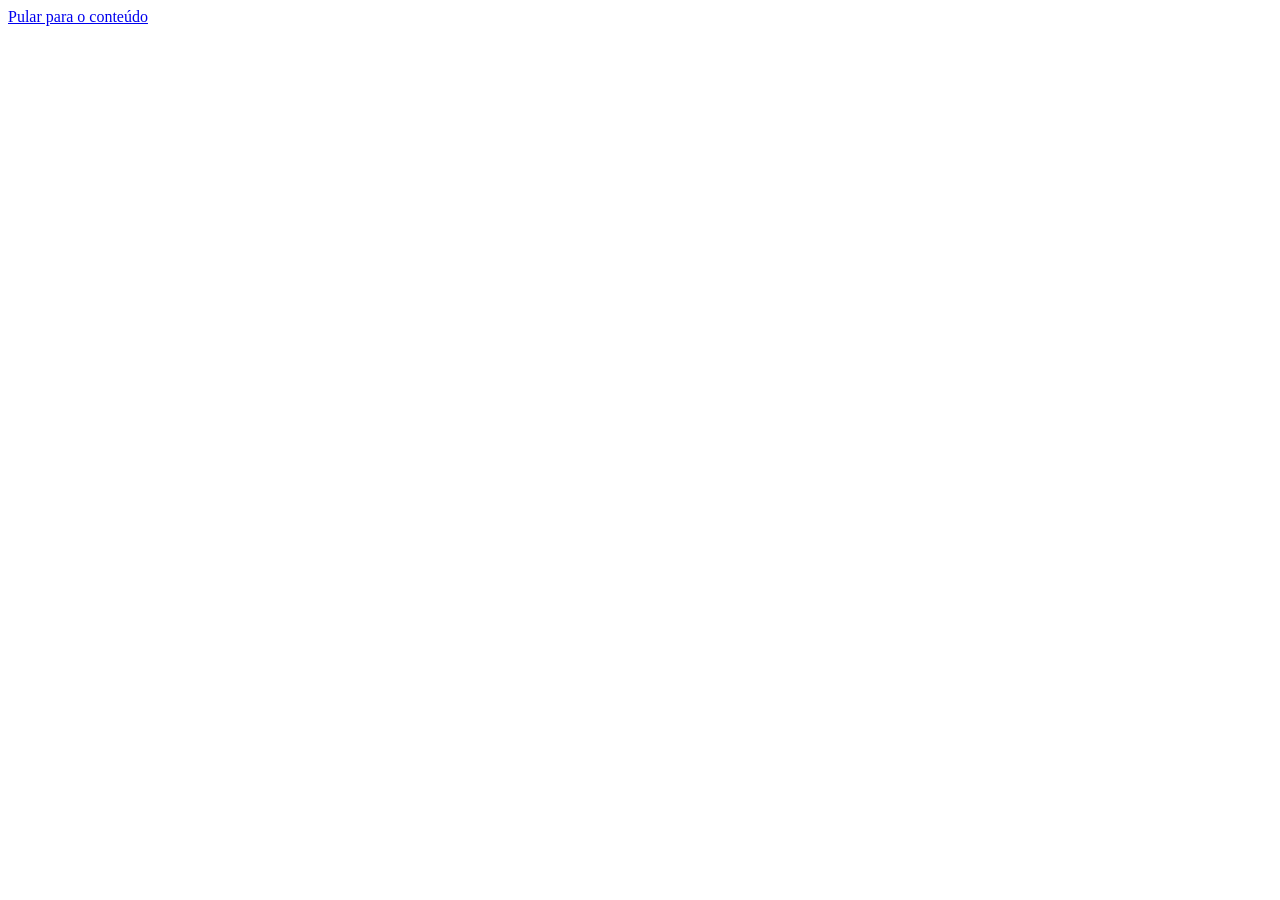
==== Index.HTML @ 15030486 "feat: estrutura cabeçalho HTML e metadados iniciais" ====
<!DOCTYPE html>
<html lang="pt-BR">
  <head>
    <meta charset="UTF-8" />
    <meta name="viewport" content="width=device-width, initial-scale=1" />
    <title>Catálogo completo — Pixelteca</title>
    <meta
      name="description"
      content="Os 36 jogos do acervo da Pixelteca com filtros por gênero e plataforma, ficha técnica, duração média e nota."
    />
    <link rel="icon" href="img/logo.svg" type="image/svg+xml" />
    <link rel="stylesheet" href="css/estilo.css" />
  </head>
  <body>
    <a class="pular-link" href="#conteudo">Pular para o conteúdo</a>
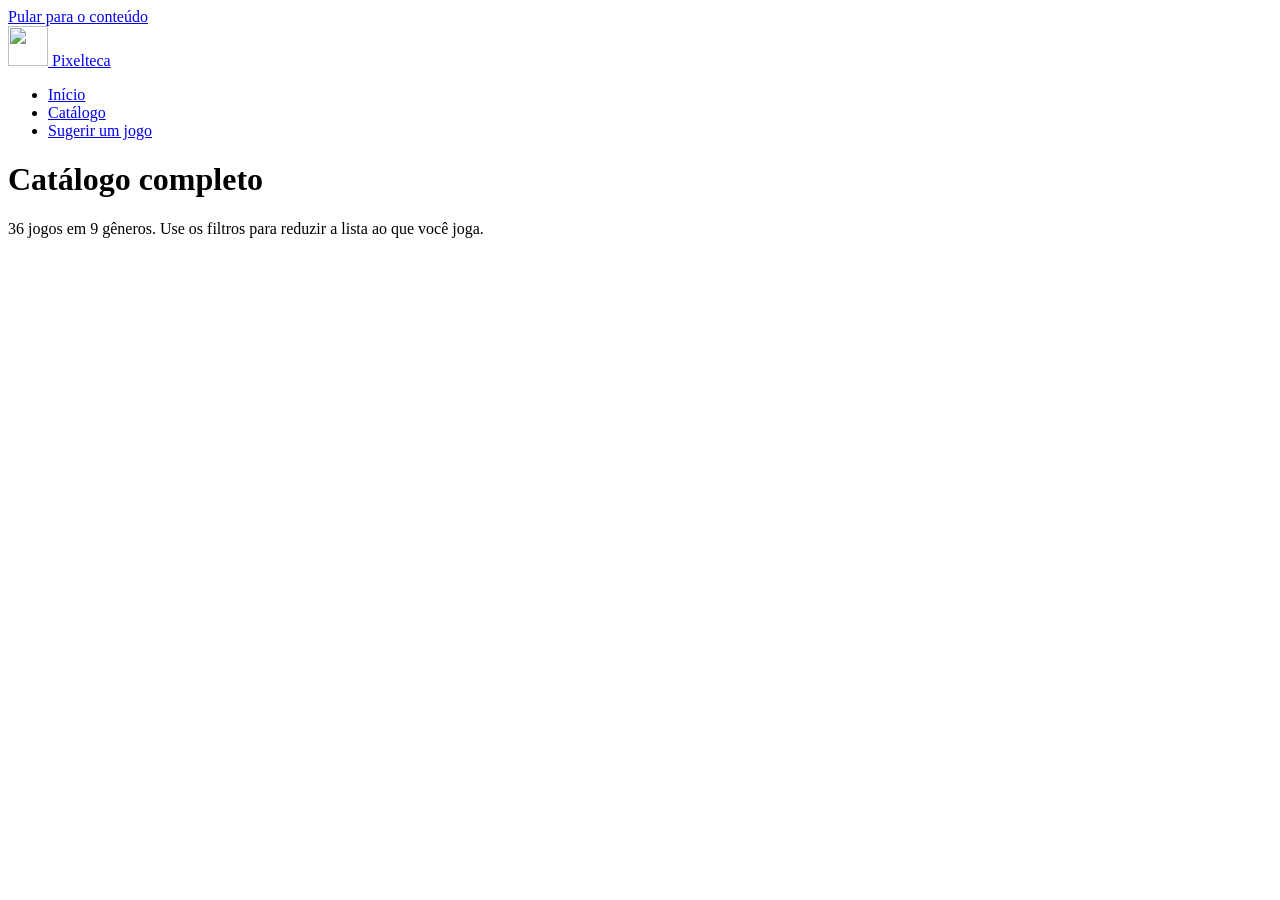
==== commit 22c2e743: "feat: adiciona cabeçalho de navegação e topo do catálogo - Inclui o cabeçalho global (<header>) com " ====
--- a/Index.HTML
+++ b/Index.HTML
@@ -13,3 +13,30 @@
   </head>
   <body>
     <a class="pular-link" href="#conteudo">Pular para o conteúdo</a>
+
+    <header class="cabecalho">
+      <div class="envolucro cabecalho__interno">
+        <a class="marca" href="index.html">
+          <img src="img/logo.svg" alt="" width="40" height="40" />
+          <span class="marca__nome">Pixelteca</span>
+        </a>
+        <nav aria-label="Navegação principal">
+          <ul class="menu">
+            <li><a class="menu__link" href="index.html">Início</a></li>
+            <li>
+              <a class="menu__link" href="catalogo.html" aria-current="page">Catálogo</a>
+            </li>
+            <li><a class="menu__link" href="sugestoes.html">Sugerir um jogo</a></li>
+          </ul>
+        </nav>
+      </div>
+    </header>
+
+    <main id="conteudo" class="envolucro">
+      <div class="secao__cabecalho pagina__topo">
+        <h1>Catálogo completo</h1>
+        <p>
+          36 jogos em 9 gêneros. Use os filtros para reduzir a lista ao
+          que você joga.
+        </p>
+      </div>
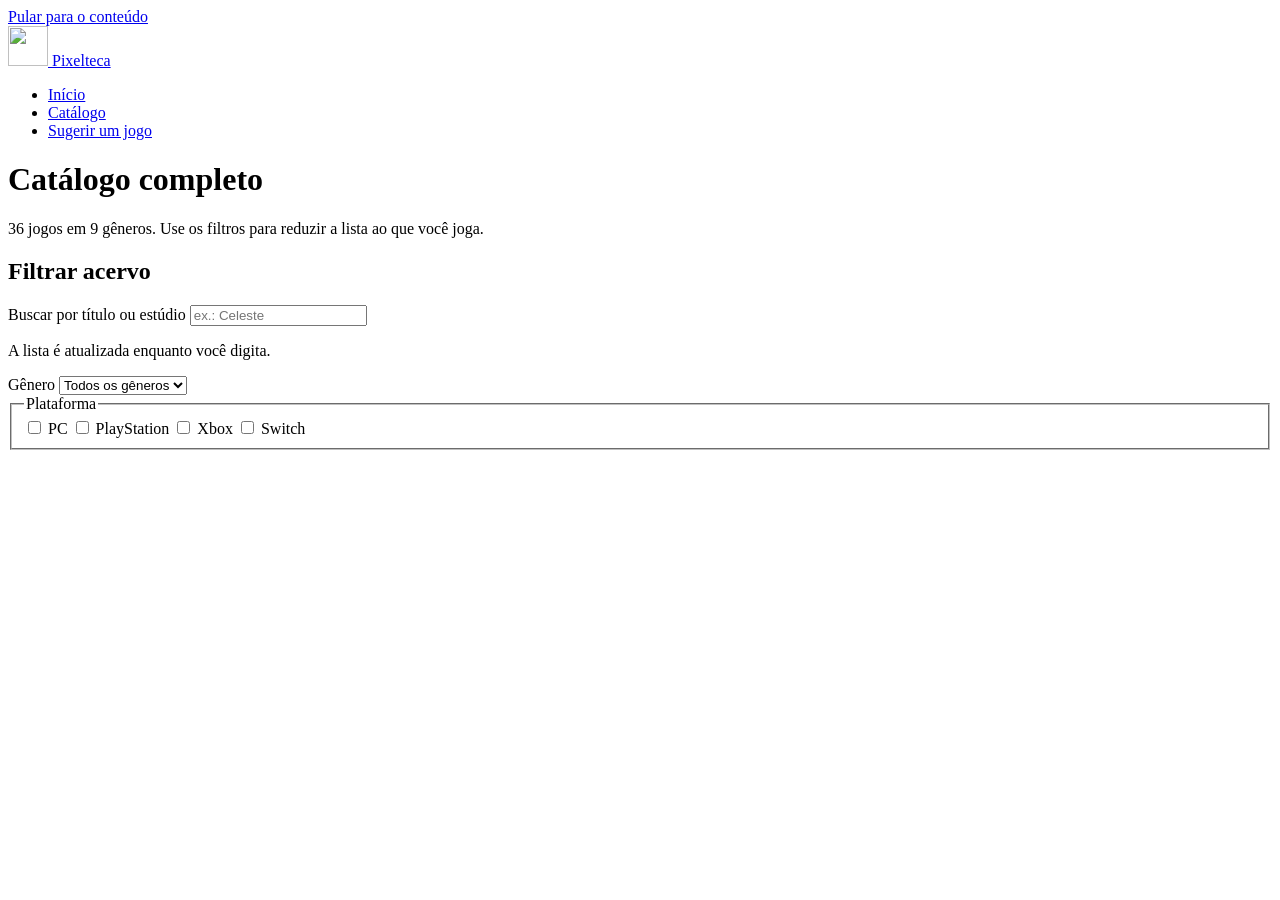
==== commit bd753760: "feat: cria painel de filtros por busca, gênero e plataforma feat: adiciona campo de busca por título" ====
--- a/Index.HTML
+++ b/Index.HTML
@@ -40,3 +40,67 @@
           que você joga.
         </p>
       </div>
+
+      <div class="catalogo">
+        <!-- Painel de filtros: conteúdo complementar ao catálogo -->
+        <aside class="filtros" aria-labelledby="titulo-filtros">
+          <h2 id="titulo-filtros">Filtrar acervo</h2>
+
+          <form id="form-filtros">
+            <div class="campo">
+              <label class="campo__rotulo" for="busca">Buscar por título ou estúdio</label>
+              <input
+                type="search"
+                id="busca"
+                name="busca"
+                placeholder="ex.: Celeste"
+                aria-describedby="ajuda-busca"
+              />
+              <p class="campo__ajuda" id="ajuda-busca">
+                A lista é atualizada enquanto você digita.
+              </p>
+            </div>
+
+            <div class="campo">
+              <label class="campo__rotulo" for="genero">Gênero</label>
+              <select id="genero" name="genero">
+                <option value="todos">Todos os gêneros</option>
+                <option value="Aventura">Aventura</option>
+                <option value="Ação">Ação</option>
+                <option value="Estratégia">Estratégia</option>
+                <option value="Plataforma">Plataforma</option>
+                <option value="Puzzle">Puzzle</option>
+                <option value="RPG">RPG</option>
+                <option value="Roguelike">Roguelike</option>
+                <option value="Simulação">Simulação</option>
+                <option value="Sobrevivência">Sobrevivência</option>
+                <option value="Outro">Outro</option>
+              </select>
+            </div>
+
+            <fieldset>
+              <legend>Plataforma</legend>
+              <div class="opcoes">
+                <span class="opcao">
+                  <input type="checkbox" id="plat-pc" name="plataforma" value="pc" />
+                  <label for="plat-pc">PC</label>
+                </span>
+                <span class="opcao">
+                  <input
+                    type="checkbox"
+                    id="plat-playstation"
+                    name="plataforma"
+                    value="playstation"
+                  />
+                  <label for="plat-playstation">PlayStation</label>
+                </span>
+                <span class="opcao">
+                  <input type="checkbox" id="plat-xbox" name="plataforma" value="xbox" />
+                  <label for="plat-xbox">Xbox</label>
+                </span>
+                <span class="opcao">
+                  <input type="checkbox" id="plat-switch" name="plataforma" value="switch" />
+                  <label for="plat-switch">Switch</label>
+                </span>
+              </div>
+            </fieldset>
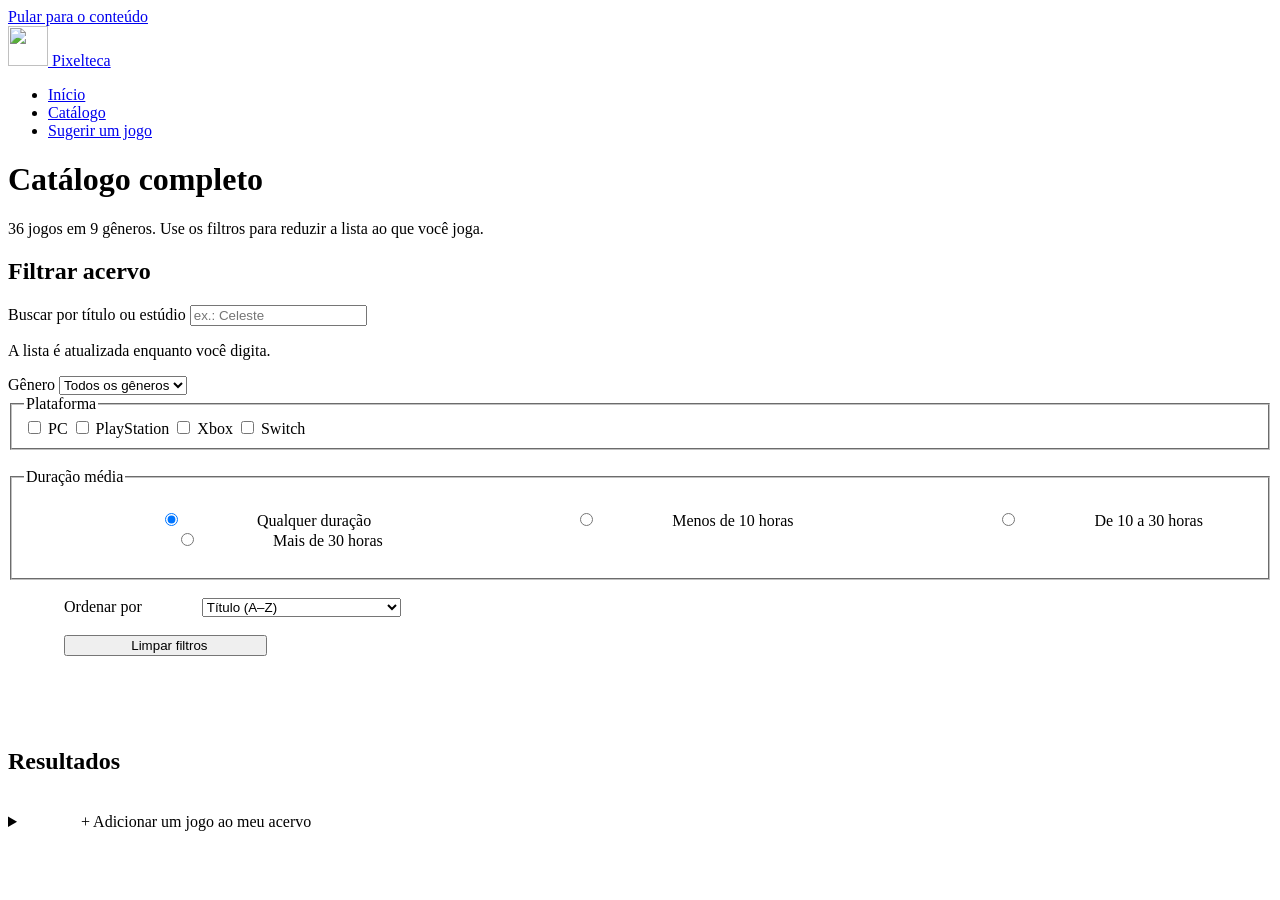
==== commit 49eb7081: "feat: completa filtros do acervo e adiciona formulário de inclusão de jogos feat: adiciona seleção p" ====
--- a/Index.HTML
+++ b/Index.HTML
@@ -104,3 +104,176 @@
                 </span>
               </div>
             </fieldset>
+            <fieldset>
+              <legend>Duração média</legend>
+              <div class="opcoes opcoes--coluna">
+                <span class="opcao">
+                  <input type="radio" id="dur-todas" name="duracao" value="todas" checked />
+                  <label for="dur-todas">Qualquer duração</label>
+                </span>
+                <span class="opcao">
+                  <input type="radio" id="dur-curta" name="duracao" value="curta" />
+                  <label for="dur-curta">Menos de 10 horas</label>
+                </span>
+                <span class="opcao">
+                  <input type="radio" id="dur-media" name="duracao" value="media" />
+                  <label for="dur-media">De 10 a 30 horas</label>
+                </span>
+                <span class="opcao">
+                  <input type="radio" id="dur-longa" name="duracao" value="longa" />
+                  <label for="dur-longa">Mais de 30 horas</label>
+                </span>
+              </div>
+            </fieldset>
+
+            <div class="campo">
+              <label class="campo__rotulo" for="ordem">Ordenar por</label>
+              <select id="ordem" name="ordem">
+                <option value="titulo">Título (A–Z)</option>
+                <option value="ano">Lançamento (mais recente)</option>
+                <option value="nota">Nota (maior primeiro)</option>
+                <option value="duracao">Duração (mais curto primeiro)</option>
+              </select>
+            </div>
+
+            <div class="filtros__acoes">
+              <button class="botao botao--secundario" type="reset" id="limpar">
+                Limpar filtros
+              </button>
+            </div>
+          </form>
+        </aside>
+
+        <section aria-labelledby="titulo-resultados">
+          <h2 id="titulo-resultados" class="apenas-leitor">Resultados</h2>
+
+          <details class="adicionar-jogo" id="bloco-adicionar">
+            <summary class="adicionar-jogo__abrir">
+              + Adicionar um jogo ao meu acervo
+            </summary>
+            <div class="adicionar-jogo__corpo">
+              <p class="campo__ajuda">
+                Fica salvo só neste navegador — o formulário não envia nada
+                para nenhum servidor. Se você limpar os dados do site ou
+                trocar de navegador, a lista some.
+              </p>
+
+              <div class="aviso" id="retorno-meu-jogo" role="status" hidden>
+                <p id="retorno-meu-jogo-texto"></p>
+              </div>
+
+              <form id="form-meu-jogo" novalidate>
+                <div class="campo">
+                  <label class="campo__rotulo" for="mj-titulo">Título do jogo</label>
+                  <input type="text" id="mj-titulo" name="titulo" required />
+                </div>
+
+                <div class="campo">
+                  <label class="campo__rotulo" for="mj-genero">Gênero</label>
+                  <select id="mj-genero" name="genero">
+                <option value="Aventura">Aventura</option>
+                <option value="Ação">Ação</option>
+                <option value="Estratégia">Estratégia</option>
+                <option value="Plataforma">Plataforma</option>
+                <option value="Puzzle">Puzzle</option>
+                <option value="RPG">RPG</option>
+                <option value="Roguelike">Roguelike</option>
+                <option value="Simulação">Simulação</option>
+                <option value="Sobrevivência">Sobrevivência</option>
+                    <option value="Outro">Outro</option>
+                  </select>
+                </div>
+
+                <fieldset>
+                  <legend>Plataformas</legend>
+                  <div class="opcoes">
+                    <span class="opcao">
+                      <input type="checkbox" id="mj-plat-pc" name="mj-plataforma" value="pc" />
+                      <label for="mj-plat-pc">PC</label>
+                    </span>
+                    <span class="opcao">
+                      <input
+                        type="checkbox"
+                        id="mj-plat-playstation"
+                        name="mj-plataforma"
+                        value="playstation"
+                      />
+                      <label for="mj-plat-playstation">PlayStation</label>
+                    </span>
+                    <span class="opcao">
+                      <input type="checkbox" id="mj-plat-xbox" name="mj-plataforma" value="xbox" />
+                      <label for="mj-plat-xbox">Xbox</label>
+                    </span>
+                    <span class="opcao">
+                      <input
+                        type="checkbox"
+                        id="mj-plat-switch"
+                        name="mj-plataforma"
+                        value="switch"
+                      />
+                      <label for="mj-plat-switch">Switch</label>
+                    </span>
+                  </div>
+                </fieldset>
+
+                <div class="campo">
+                  <label class="campo__rotulo" for="mj-duracao">Duração média (horas)</label>
+                  <input
+                    type="number"
+                    id="mj-duracao"
+                    name="duracao"
+                    min="0"
+                    max="500"
+                    step="1"
+                    aria-describedby="mj-ajuda-duracao"
+                  />
+                  <p class="campo__ajuda" id="mj-ajuda-duracao">
+                    Deixe em branco se não souber; conta como 0h nos filtros.
+                  </p>
+                </div>
+
+                <div class="campo">
+                  <label class="campo__rotulo" for="mj-metacritic">Nota no Metacritic</label>
+                  <input
+                    type="number"
+                    id="mj-metacritic"
+                    name="metacritic"
+                    min="0"
+                    max="100"
+                    step="1"
+                    aria-describedby="mj-ajuda-metacritic"
+                  />
+                  <p class="campo__ajuda" id="mj-ajuda-metacritic">
+                    De 0 a 100. Deixe em branco se não souber.
+                  </p>
+                </div>
+
+                <div class="campo">
+                  <label class="campo__rotulo" for="mj-comunidade">
+                    Nota da comunidade (Steam, Reddit etc.)
+                  </label>
+                  <input
+                    type="number"
+                    id="mj-comunidade"
+                    name="comunidade"
+                    min="0"
+                    max="10"
+                    step="0.1"
+                    aria-describedby="mj-ajuda-comunidade"
+                  />
+                  <p class="campo__ajuda" id="mj-ajuda-comunidade">
+                    De 0 a 10. Use a nota de usuários da fonte que preferir.
+                  </p>
+                </div>
+
+                <div class="campo">
+                  <label class="campo__rotulo" for="mj-resenha">Sua resenha (opcional)</label>
+                  <textarea
+                    id="mj-resenha"
+                    name="resenha"
+                    aria-describedby="mj-ajuda-resenha"
+                  ></textarea>
+                  <p class="campo__ajuda" id="mj-ajuda-resenha">
+                    Um resumo curto do que você achou do jogo.
+                  </p>
+                </div>
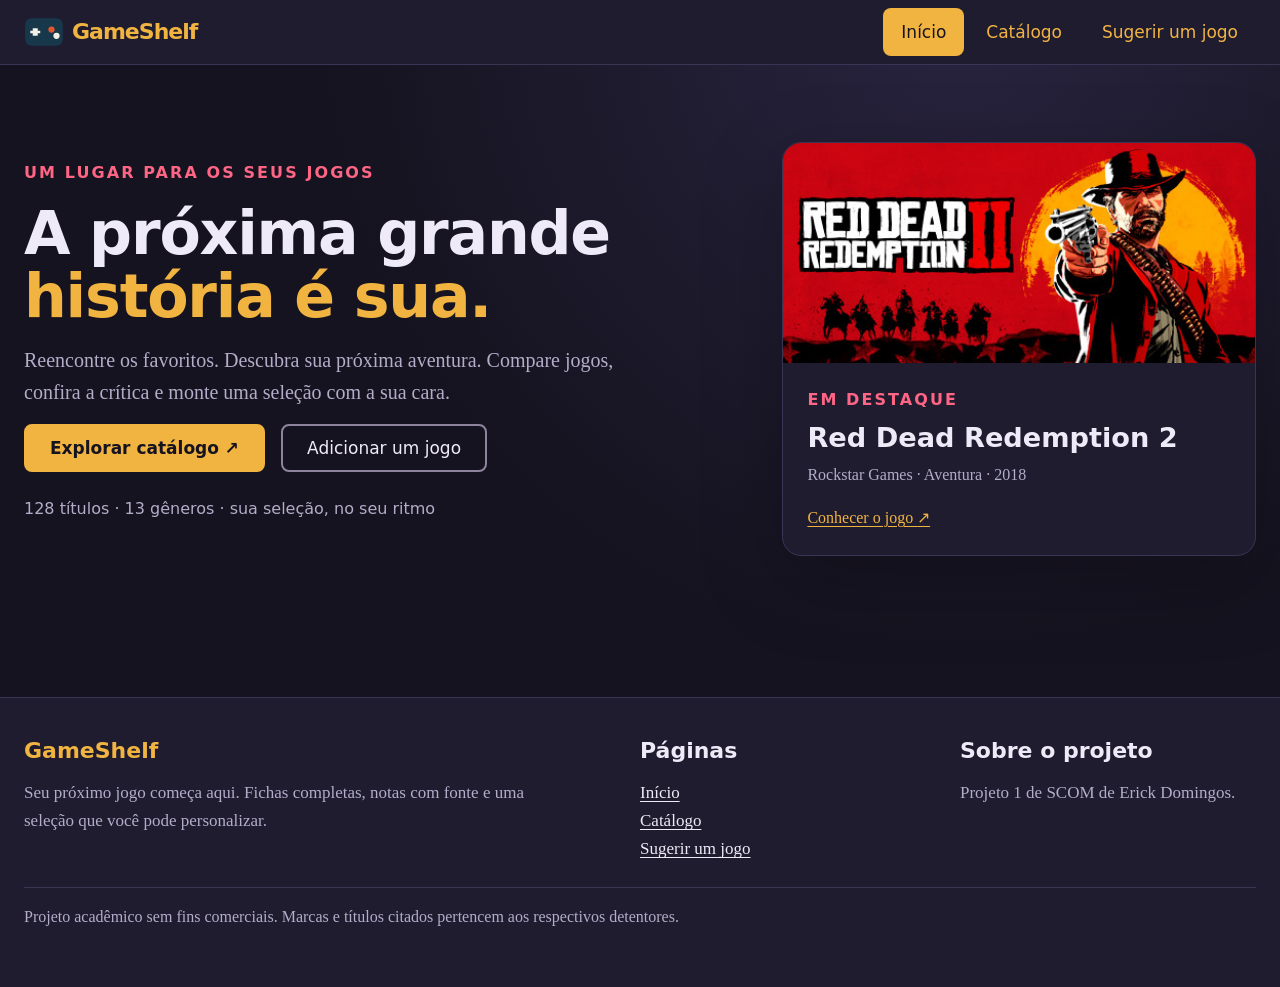
==== commit 514b709e: "feat: integra estrutura e apresentacao da pagina inicial Atualiza os metadados, o cabeçalho e a nave" ====
--- a/Index.HTML
+++ b/Index.HTML
@@ -3,14 +3,15 @@
   <head>
     <meta charset="UTF-8" />
     <meta name="viewport" content="width=device-width, initial-scale=1" />
-    <title>Catálogo completo — Pixelteca</title>
+    <title>GameShelf — catálogo de jogos</title>
     <meta
       name="description"
-      content="Os 36 jogos do acervo da Pixelteca com filtros por gênero e plataforma, ficha técnica, duração média e nota."
+      content="GameShelf é um catálogo de 128 jogos conhecidos, com ficha técnica, gênero, duração e plataformas de cada título."
     />
     <link rel="icon" href="img/logo.svg" type="image/svg+xml" />
     <link rel="stylesheet" href="css/estilo.css" />
   </head>
+
   <body>
     <a class="pular-link" href="#conteudo">Pular para o conteúdo</a>
 
@@ -18,262 +19,113 @@
       <div class="envolucro cabecalho__interno">
         <a class="marca" href="index.html">
           <img src="img/logo.svg" alt="" width="40" height="40" />
-          <span class="marca__nome">Pixelteca</span>
+          <span class="marca__nome">GameShelf</span>
         </a>
+
         <nav aria-label="Navegação principal">
           <ul class="menu">
-            <li><a class="menu__link" href="index.html">Início</a></li>
             <li>
-              <a class="menu__link" href="catalogo.html" aria-current="page">Catálogo</a>
+              <a class="menu__link" href="index.html" aria-current="page">
+                Início
+              </a>
             </li>
-            <li><a class="menu__link" href="sugestoes.html">Sugerir um jogo</a></li>
+            <li>
+              <a class="menu__link" href="catalogo.html">Catálogo</a>
+            </li>
+            <li>
+              <a class="menu__link" href="sugestoes.html">Sugerir um jogo</a>
+            </li>
           </ul>
         </nav>
       </div>
     </header>
 
-    <main id="conteudo" class="envolucro">
-      <div class="secao__cabecalho pagina__topo">
-        <h1>Catálogo completo</h1>
-        <p>
-          36 jogos em 9 gêneros. Use os filtros para reduzir a lista ao
-          que você joga.
+    <main tabindex="-1" id="conteudo">
+      <section class="envolucro destaque" aria-labelledby="titulo-principal">
+        <div class="destaque__texto">
+          <p class="sobretitulo">UM LUGAR PARA OS SEUS JOGOS</p>
+
+          <h1 id="titulo-principal">
+            A próxima grande<br />
+            <span class="texto-destaque">história é sua.</span>
+          </h1>
+
+          <p>
+            Reencontre os favoritos. Descubra sua próxima aventura. Compare
+            jogos, confira a crítica e monte uma seleção com a sua cara.
+          </p>
+
+          <div class="destaque__acoes">
+            <a class="botao" href="catalogo.html">
+              Explorar catálogo <span aria-hidden="true">↗</span>
+            </a>
+            <a class="botao botao--secundario" href="catalogo.html#adicionar">
+              Adicionar um jogo
+            </a>
+          </div>
+
+          <p class="destaque__rodape">
+            128 títulos · 13 gêneros · sua seleção, no seu ritmo
+          </p>
+        </div>
+
+        <figure class="destaque__figura">
+          <img
+            src="img/capas/red-dead-redemption-2.jpg"
+            alt="Arte promocional de Red Dead Redemption 2, com Arthur Morgan em destaque"
+            width="460"
+            height="215"
+            fetchpriority="high"
+          />
+          <figcaption>
+            <span class="sobretitulo">EM DESTAQUE</span>
+            <strong>Red Dead Redemption 2</strong>
+            <span>Rockstar Games · Aventura · 2018</span>
+            <a href="catalogo.html#base-red-dead-redemption-2">
+              Conhecer o jogo <span aria-hidden="true">↗</span>
+            </a>
+          </figcaption>
+        </figure>
+      </section>
+
+      <!-- PRÓXIMO BLOCO: cartões de jogos em destaque -->
+
+      <!-- BLOCO FINAL: recursos do catálogo e critérios dos dados -->
+    </main>
+
+    <footer class="rodape">
+      <div class="envolucro">
+        <div class="rodape__grade">
+          <div>
+            <h2>GameShelf</h2>
+            <p>
+              Seu próximo jogo começa aqui. Fichas completas, notas com fonte
+              e uma seleção que você pode personalizar.
+            </p>
+          </div>
+
+          <nav aria-label="Navegação do rodapé">
+            <h3>Páginas</h3>
+            <ul class="rodape__lista">
+              <li><a href="index.html">Início</a></li>
+              <li><a href="catalogo.html">Catálogo</a></li>
+              <li><a href="sugestoes.html">Sugerir um jogo</a></li>
+            </ul>
+          </nav>
+
+          <div>
+            <h3>Sobre o projeto</h3>
+            <ul class="rodape__lista">
+              <li>Projeto 1 de SCOM de Erick Domingos.</li>
+            </ul>
+          </div>
+        </div>
+
+        <p class="rodape__nota">
+          Projeto acadêmico sem fins comerciais. Marcas e títulos citados
+          pertencem aos respectivos detentores.
         </p>
       </div>
-
-      <div class="catalogo">
-        <!-- Painel de filtros: conteúdo complementar ao catálogo -->
-        <aside class="filtros" aria-labelledby="titulo-filtros">
-          <h2 id="titulo-filtros">Filtrar acervo</h2>
-
-          <form id="form-filtros">
-            <div class="campo">
-              <label class="campo__rotulo" for="busca">Buscar por título ou estúdio</label>
-              <input
-                type="search"
-                id="busca"
-                name="busca"
-                placeholder="ex.: Celeste"
-                aria-describedby="ajuda-busca"
-              />
-              <p class="campo__ajuda" id="ajuda-busca">
-                A lista é atualizada enquanto você digita.
-              </p>
-            </div>
-
-            <div class="campo">
-              <label class="campo__rotulo" for="genero">Gênero</label>
-              <select id="genero" name="genero">
-                <option value="todos">Todos os gêneros</option>
-                <option value="Aventura">Aventura</option>
-                <option value="Ação">Ação</option>
-                <option value="Estratégia">Estratégia</option>
-                <option value="Plataforma">Plataforma</option>
-                <option value="Puzzle">Puzzle</option>
-                <option value="RPG">RPG</option>
-                <option value="Roguelike">Roguelike</option>
-                <option value="Simulação">Simulação</option>
-                <option value="Sobrevivência">Sobrevivência</option>
-                <option value="Outro">Outro</option>
-              </select>
-            </div>
-
-            <fieldset>
-              <legend>Plataforma</legend>
-              <div class="opcoes">
-                <span class="opcao">
-                  <input type="checkbox" id="plat-pc" name="plataforma" value="pc" />
-                  <label for="plat-pc">PC</label>
-                </span>
-                <span class="opcao">
-                  <input
-                    type="checkbox"
-                    id="plat-playstation"
-                    name="plataforma"
-                    value="playstation"
-                  />
-                  <label for="plat-playstation">PlayStation</label>
-                </span>
-                <span class="opcao">
-                  <input type="checkbox" id="plat-xbox" name="plataforma" value="xbox" />
-                  <label for="plat-xbox">Xbox</label>
-                </span>
-                <span class="opcao">
-                  <input type="checkbox" id="plat-switch" name="plataforma" value="switch" />
-                  <label for="plat-switch">Switch</label>
-                </span>
-              </div>
-            </fieldset>
-            <fieldset>
-              <legend>Duração média</legend>
-              <div class="opcoes opcoes--coluna">
-                <span class="opcao">
-                  <input type="radio" id="dur-todas" name="duracao" value="todas" checked />
-                  <label for="dur-todas">Qualquer duração</label>
-                </span>
-                <span class="opcao">
-                  <input type="radio" id="dur-curta" name="duracao" value="curta" />
-                  <label for="dur-curta">Menos de 10 horas</label>
-                </span>
-                <span class="opcao">
-                  <input type="radio" id="dur-media" name="duracao" value="media" />
-                  <label for="dur-media">De 10 a 30 horas</label>
-                </span>
-                <span class="opcao">
-                  <input type="radio" id="dur-longa" name="duracao" value="longa" />
-                  <label for="dur-longa">Mais de 30 horas</label>
-                </span>
-              </div>
-            </fieldset>
-
-            <div class="campo">
-              <label class="campo__rotulo" for="ordem">Ordenar por</label>
-              <select id="ordem" name="ordem">
-                <option value="titulo">Título (A–Z)</option>
-                <option value="ano">Lançamento (mais recente)</option>
-                <option value="nota">Nota (maior primeiro)</option>
-                <option value="duracao">Duração (mais curto primeiro)</option>
-              </select>
-            </div>
-
-            <div class="filtros__acoes">
-              <button class="botao botao--secundario" type="reset" id="limpar">
-                Limpar filtros
-              </button>
-            </div>
-          </form>
-        </aside>
-
-        <section aria-labelledby="titulo-resultados">
-          <h2 id="titulo-resultados" class="apenas-leitor">Resultados</h2>
-
-          <details class="adicionar-jogo" id="bloco-adicionar">
-            <summary class="adicionar-jogo__abrir">
-              + Adicionar um jogo ao meu acervo
-            </summary>
-            <div class="adicionar-jogo__corpo">
-              <p class="campo__ajuda">
-                Fica salvo só neste navegador — o formulário não envia nada
-                para nenhum servidor. Se você limpar os dados do site ou
-                trocar de navegador, a lista some.
-              </p>
-
-              <div class="aviso" id="retorno-meu-jogo" role="status" hidden>
-                <p id="retorno-meu-jogo-texto"></p>
-              </div>
-
-              <form id="form-meu-jogo" novalidate>
-                <div class="campo">
-                  <label class="campo__rotulo" for="mj-titulo">Título do jogo</label>
-                  <input type="text" id="mj-titulo" name="titulo" required />
-                </div>
-
-                <div class="campo">
-                  <label class="campo__rotulo" for="mj-genero">Gênero</label>
-                  <select id="mj-genero" name="genero">
-                <option value="Aventura">Aventura</option>
-                <option value="Ação">Ação</option>
-                <option value="Estratégia">Estratégia</option>
-                <option value="Plataforma">Plataforma</option>
-                <option value="Puzzle">Puzzle</option>
-                <option value="RPG">RPG</option>
-                <option value="Roguelike">Roguelike</option>
-                <option value="Simulação">Simulação</option>
-                <option value="Sobrevivência">Sobrevivência</option>
-                    <option value="Outro">Outro</option>
-                  </select>
-                </div>
-
-                <fieldset>
-                  <legend>Plataformas</legend>
-                  <div class="opcoes">
-                    <span class="opcao">
-                      <input type="checkbox" id="mj-plat-pc" name="mj-plataforma" value="pc" />
-                      <label for="mj-plat-pc">PC</label>
-                    </span>
-                    <span class="opcao">
-                      <input
-                        type="checkbox"
-                        id="mj-plat-playstation"
-                        name="mj-plataforma"
-                        value="playstation"
-                      />
-                      <label for="mj-plat-playstation">PlayStation</label>
-                    </span>
-                    <span class="opcao">
-                      <input type="checkbox" id="mj-plat-xbox" name="mj-plataforma" value="xbox" />
-                      <label for="mj-plat-xbox">Xbox</label>
-                    </span>
-                    <span class="opcao">
-                      <input
-                        type="checkbox"
-                        id="mj-plat-switch"
-                        name="mj-plataforma"
-                        value="switch"
-                      />
-                      <label for="mj-plat-switch">Switch</label>
-                    </span>
-                  </div>
-                </fieldset>
-
-                <div class="campo">
-                  <label class="campo__rotulo" for="mj-duracao">Duração média (horas)</label>
-                  <input
-                    type="number"
-                    id="mj-duracao"
-                    name="duracao"
-                    min="0"
-                    max="500"
-                    step="1"
-                    aria-describedby="mj-ajuda-duracao"
-                  />
-                  <p class="campo__ajuda" id="mj-ajuda-duracao">
-                    Deixe em branco se não souber; conta como 0h nos filtros.
-                  </p>
-                </div>
-
-                <div class="campo">
-                  <label class="campo__rotulo" for="mj-metacritic">Nota no Metacritic</label>
-                  <input
-                    type="number"
-                    id="mj-metacritic"
-                    name="metacritic"
-                    min="0"
-                    max="100"
-                    step="1"
-                    aria-describedby="mj-ajuda-metacritic"
-                  />
-                  <p class="campo__ajuda" id="mj-ajuda-metacritic">
-                    De 0 a 100. Deixe em branco se não souber.
-                  </p>
-                </div>
-
-                <div class="campo">
-                  <label class="campo__rotulo" for="mj-comunidade">
-                    Nota da comunidade (Steam, Reddit etc.)
-                  </label>
-                  <input
-                    type="number"
-                    id="mj-comunidade"
-                    name="comunidade"
-                    min="0"
-                    max="10"
-                    step="0.1"
-                    aria-describedby="mj-ajuda-comunidade"
-                  />
-                  <p class="campo__ajuda" id="mj-ajuda-comunidade">
-                    De 0 a 10. Use a nota de usuários da fonte que preferir.
-                  </p>
-                </div>
-
-                <div class="campo">
-                  <label class="campo__rotulo" for="mj-resenha">Sua resenha (opcional)</label>
-                  <textarea
-                    id="mj-resenha"
-                    name="resenha"
-                    aria-describedby="mj-ajuda-resenha"
-                  ></textarea>
-                  <p class="campo__ajuda" id="mj-ajuda-resenha">
-                    Um resumo curto do que você achou do jogo.
-                  </p>
-                </div>+    </footer>
+  </body>
+</html>
--- a/css/estilo.css
+++ b/css/estilo.css
@@ -0,0 +1,891 @@
+/* =============================================================
+   GameShelf — folha de estilo única
+   Organização: 1 tokens · 2 base · 3 layout · 4 cabeçalho ·
+   5 rodapé · 6 componentes · 7 páginas · 8 responsivo · 9 preferências
+   ============================================================= */
+
+/* ---------- 1. Tokens de projeto (variáveis CSS) ------------- */
+:root {
+  /* Paleta original: roxo profundo, ouro e magenta.
+     A borda dos campos é mais clara para destacar controles. */
+  color-scheme: dark;
+  --cor-fundo: #15131f;
+  --cor-superficie: #1f1c30;
+  --cor-superficie-alta: #292440;
+  --cor-linha: #3a3455;
+  --cor-controle: #8e849f;
+  --cor-texto: #efeaf7;
+  --cor-texto-suave: #b4acc9;
+  --cor-ouro: #f2b441;
+  --cor-magenta: #ff6584;
+  --cor-branco: var(--cor-texto);
+
+  /* Tipografia: 2 famílias */
+  --fonte-titulo: "Trebuchet MS", "Segoe UI", system-ui, sans-serif;
+  --fonte-texto: Georgia, "Times New Roman", serif;
+
+  /* Escala tipográfica (razão ~1.25) */
+  --texto-pequeno: 1rem;
+  --texto-base: 1.0625rem;
+  --texto-medio: 1.375rem;
+  --texto-grande: 1.75rem;
+  --texto-enorme: 2.5rem;
+
+  /* Espaçamento (múltiplos de 4px) */
+  --esp-1: 0.25rem;
+  --esp-2: 0.5rem;
+  --esp-3: 1rem;
+  --esp-4: 1.5rem;
+  --esp-5: 2.5rem;
+  --esp-6: 4rem;
+
+  /* Formas e sombras */
+  --raio: 0.5rem;
+  --raio-grande: 1rem;
+  --borda: 2px solid var(--cor-linha);
+  --sombra: 0 2px 0 0 var(--cor-linha);
+
+  --largura-max: 86rem;
+  --largura-leitura: 62ch; /* mantém a linha entre 45 e 90 caracteres */
+}
+
+/* ---------- 2. Base --------------------------------------- */
+*,
+*::before,
+*::after {
+  box-sizing: border-box;
+}
+
+body {
+  margin: 0;
+  background-color: var(--cor-fundo);
+  color: var(--cor-texto);
+  font-family: var(--fonte-texto);
+  font-size: var(--texto-base);
+  line-height: 1.65;
+  /* alinhamento à esquerda: evita rios de espaço sem hifenização */
+  text-align: left;
+}
+
+h1,
+h2,
+h3,
+h4 {
+  font-family: var(--fonte-titulo);
+  color: var(--cor-texto);
+  line-height: 1.15;
+  margin: 0 0 var(--esp-3);
+}
+
+h1 {
+  font-size: var(--texto-enorme);
+  letter-spacing: -0.02em;
+}
+h2 {
+  font-size: var(--texto-grande);
+}
+h3 {
+  font-size: var(--texto-medio);
+}
+h4 {
+  font-size: var(--texto-base);
+}
+
+p {
+  margin: 0 0 var(--esp-3); /* espaçamento entre parágrafos > 0.5em */
+  max-width: var(--largura-leitura);
+}
+
+a {
+  color: var(--cor-ouro);
+  text-underline-offset: 0.2em;
+}
+
+a:hover {
+  color: var(--cor-magenta);
+}
+
+img {
+  max-width: 100%;
+  height: auto;
+  display: block;
+}
+
+/* Foco visível e consistente em todos os elementos interativos */
+:focus-visible {
+  outline: 3px solid var(--cor-ouro);
+  outline-offset: 3px;
+  border-radius: var(--esp-1);
+}
+
+/* O atributo hidden precisa prevalecer sobre grid/flex dos componentes. */
+[hidden] { display: none !important; }
+button, input, select, textarea { font: inherit; }
+button, summary, .menu__link { min-height: 2.75rem; }
+input, select, textarea, fieldset { min-width: 0; }
+input::placeholder { color: var(--cor-texto-suave); opacity: 1; }
+[aria-invalid="true"] { border-style: dashed; border-color: var(--cor-ouro); }
+.erro-campo { margin: 0; color: var(--cor-ouro); font-size: 1rem; }
+.cartao__titulo, .cartao__resumo, .aviso { overflow-wrap: anywhere; }
+.opcao label { padding-block: 0.25rem; cursor: pointer; }
+.notas-externas { flex-wrap: wrap; }
+.adicionar-jogo__corpo { padding-top: var(--esp-3); }
+.botao:hover { text-decoration: underline; text-underline-offset: 0.2em; }
+
+/* ---------- 3. Layout ------------------------------------- */
+.envolucro {
+  width: 100%;
+  max-width: var(--largura-max);
+  margin-inline: auto;
+  padding-inline: var(--esp-3);
+}
+
+.secao {
+  padding-block: var(--esp-5);
+}
+
+.secao + .secao {
+  border-top: 1px solid var(--cor-linha);
+}
+
+.secao__cabecalho {
+  margin-bottom: var(--esp-4);
+}
+
+.secao__cabecalho p {
+  margin-bottom: 0;
+}
+
+/* Link de atalho para leitores de tela e teclado */
+.pular-link {
+  position: absolute;
+  left: var(--esp-3);
+  top: -4rem;
+  z-index: 10;
+  background-color: var(--cor-ouro);
+  color: var(--cor-fundo);
+  padding: var(--esp-2) var(--esp-3);
+  border-radius: 0 0 var(--raio) var(--raio);
+  transition: top 0.15s ease-out;
+}
+
+.pular-link:focus {
+  top: 0;
+  color: var(--cor-fundo);
+}
+
+/* Conteúdo visível apenas para tecnologias assistivas */
+.apenas-leitor {
+  position: absolute;
+  width: 1px;
+  height: 1px;
+  padding: 0;
+  margin: -1px;
+  overflow: hidden;
+  clip-path: inset(50%);
+  white-space: nowrap;
+}
+
+/* ---------- 4. Cabeçalho e navegação ----------------------- */
+.cabecalho {
+  background-color: var(--cor-superficie);
+  border-bottom: var(--borda);
+}
+
+.cabecalho__interno {
+  display: flex;
+  flex-wrap: wrap;
+  align-items: center;
+  justify-content: space-between;
+  gap: var(--esp-2);
+  padding-block: var(--esp-2);
+}
+
+.marca {
+  display: flex;
+  align-items: center;
+  gap: var(--esp-2);
+  font-family: var(--fonte-titulo);
+  font-size: var(--texto-medio);
+  font-weight: bold;
+  color: var(--cor-ouro);
+  text-decoration: none;
+}
+
+.marca__nome {
+  letter-spacing: -0.01em;
+}
+
+.menu {
+  display: flex;
+  flex-wrap: wrap;
+  gap: var(--esp-1);
+  list-style: none;
+  margin: 0;
+  padding: 0;
+}
+
+.menu__link {
+  display: block;
+  padding: var(--esp-2) var(--esp-3);
+  font-family: var(--fonte-titulo);
+  text-decoration: none;
+  border-radius: var(--raio);
+  border: 2px solid transparent;
+}
+
+.menu__link:hover {
+  background-color: var(--cor-superficie-alta);
+  border-color: var(--cor-ouro);
+  color: var(--cor-ouro);
+}
+
+/* Página atual: marcada visualmente e por aria-current */
+.menu__link[aria-current="page"] {
+  background-color: var(--cor-ouro);
+  color: var(--cor-fundo);
+}
+
+/* ---------- 5. Rodapé -------------------------------------- */
+.rodape {
+  background-color: var(--cor-superficie-alta);
+  color: var(--cor-texto-suave);
+  padding-block: var(--esp-5);
+  margin-top: var(--esp-6);
+  border-top: var(--borda);
+}
+
+.rodape a {
+  color: var(--cor-texto);
+}
+
+.rodape a:hover {
+  color: var(--cor-ouro);
+}
+
+.rodape h2 {
+  color: var(--cor-ouro);
+  font-size: var(--texto-medio);
+}
+
+.rodape__grade {
+  display: grid;
+  gap: var(--esp-4);
+}
+
+.rodape__lista {
+  list-style: none;
+  margin: 0;
+  padding: 0;
+}
+
+.rodape__nota {
+  margin-top: var(--esp-4);
+  padding-top: var(--esp-3);
+  border-top: 1px solid var(--cor-linha);
+  font-size: var(--texto-pequeno);
+  max-width: none;
+}
+
+/* ---------- 6. Componentes --------------------------------- */
+
+/* 6.1 Botões */
+.botao {
+  display: inline-block;
+  font-family: var(--fonte-titulo);
+  font-size: var(--texto-base);
+  padding: var(--esp-2) var(--esp-4);
+  border: var(--borda);
+  border-radius: var(--raio);
+  text-decoration: none;
+  cursor: pointer;
+  background-color: var(--cor-ouro);
+  color: var(--cor-fundo);
+  box-shadow: var(--sombra);
+}
+
+.botao:hover {
+  background-color: var(--cor-magenta);
+  border-color: var(--cor-magenta);
+  color: var(--cor-fundo);
+}
+
+.botao--secundario {
+  background-color: transparent;
+  color: var(--cor-texto);
+}
+
+.botao--secundario:hover {
+  background-color: var(--cor-superficie-alta);
+  border-color: var(--cor-ouro);
+  color: var(--cor-ouro);
+}
+
+/* 6.2 Cartão de jogo */
+.grade-jogos {
+  display: grid;
+  grid-template-columns: repeat(auto-fill, minmax(min(100%, 15rem), 1fr));
+  gap: var(--esp-4);
+  list-style: none;
+  margin: 0;
+  padding: 0;
+}
+
+.cartao {
+  display: flex;
+  flex-direction: column;
+  height: 100%;
+  background-color: var(--cor-superficie);
+  border: var(--borda);
+  border-radius: var(--raio-grande);
+  overflow: hidden;
+}
+
+.cartao:hover,
+.cartao:focus-within {
+  border-color: var(--cor-ouro);
+}
+
+.cartao__capa {
+  width: 100%;
+  height: auto;
+  border-bottom: var(--borda);
+  background-color: var(--cor-superficie-alta);
+}
+
+.cartao__corpo {
+  display: flex;
+  flex-direction: column;
+  gap: var(--esp-2);
+  padding: var(--esp-3);
+  flex-grow: 1;
+}
+
+.cartao__titulo {
+  margin: 0;
+  font-size: var(--texto-medio);
+}
+
+.cartao__meta {
+  margin: 0;
+  font-size: var(--texto-pequeno);
+  color: var(--cor-texto-suave);
+}
+
+.cartao__resumo {
+  margin: 0;
+  font-size: var(--texto-pequeno);
+  color: var(--cor-texto-suave);
+}
+
+/* 6.3 Etiquetas de gênero e plataforma */
+.etiquetas {
+  display: flex;
+  flex-wrap: wrap;
+  gap: var(--esp-1);
+  list-style: none;
+  margin: 0;
+  padding: 0;
+}
+
+.etiqueta {
+  font-family: var(--fonte-titulo);
+  font-size: var(--texto-pequeno);
+  padding: 0.125rem var(--esp-2);
+  border: 1px solid var(--cor-linha);
+  border-radius: var(--raio);
+  background-color: var(--cor-superficie-alta);
+  color: var(--cor-texto-suave);
+}
+
+.etiqueta--genero {
+  background-color: var(--cor-magenta);
+  color: var(--cor-fundo);
+  border-color: var(--cor-magenta);
+}
+
+.etiqueta--pessoal {
+  background-color: var(--cor-superficie);
+  color: var(--cor-ouro);
+  border-color: var(--cor-ouro);
+}
+
+/* 6.3.1 Notas externas (Metacritic e comunidade) */
+.notas-externas {
+  display: flex;
+  gap: var(--esp-2);
+  list-style: none;
+  margin: 0;
+  padding: 0;
+}
+
+.nota-externa {
+  display: flex;
+  flex-direction: column;
+  gap: 0.125rem;
+  padding: var(--esp-1) var(--esp-2);
+  border-radius: var(--raio);
+  background-color: var(--cor-superficie-alta);
+  border: 1px solid var(--cor-linha);
+}
+
+.nota-externa__rotulo {
+  font-size: 1rem;
+  text-transform: uppercase;
+  letter-spacing: 0.04em;
+  color: var(--cor-texto-suave);
+}
+
+.nota-externa__valor {
+  font-family: var(--fonte-titulo);
+  font-weight: bold;
+  font-size: var(--texto-base);
+}
+
+.nota-externa--critica .nota-externa__valor {
+  color: var(--cor-ouro);
+}
+
+.nota-externa--jogadores .nota-externa__valor {
+  color: var(--cor-magenta);
+}
+
+/* 6.6 Botão de remover qualquer jogo do catálogo */
+.botao--remover {
+  align-self: flex-start;
+  margin-top: var(--esp-1);
+  font-size: var(--texto-pequeno);
+  padding: var(--esp-1) var(--esp-3);
+}
+
+.botao--remover:hover {
+  background-color: var(--cor-magenta);
+  border-color: var(--cor-magenta);
+  color: var(--cor-fundo);
+}
+
+/* 6.7 Bloco expansível "Adicionar um jogo" */
+.adicionar-jogo {
+  border: var(--borda);
+  border-radius: var(--raio-grande);
+  background-color: var(--cor-superficie);
+  margin-bottom: var(--esp-4);
+}
+
+.adicionar-jogo__abrir {
+  cursor: pointer;
+  padding: var(--esp-3);
+  font-family: var(--fonte-titulo);
+  color: var(--cor-ouro);
+  list-style: none;
+}
+
+.adicionar-jogo__abrir::-webkit-details-marker {
+  display: none;
+}
+
+.adicionar-jogo[open] .adicionar-jogo__abrir {
+  border-bottom: 1px solid var(--cor-linha);
+}
+
+.adicionar-jogo__corpo {
+  padding: var(--esp-3);
+}
+
+/* 6.4 Detalhes expansíveis (ficha do jogo) */
+.ficha {
+  margin-top: auto;
+  border-top: 1px solid var(--cor-linha);
+  padding-top: var(--esp-2);
+}
+
+.ficha__resumo {
+  font-family: var(--fonte-titulo);
+  color: var(--cor-ouro);
+  cursor: pointer;
+  padding: var(--esp-1) 0;
+}
+
+.ficha__resumo:hover {
+  color: var(--cor-magenta);
+}
+
+.ficha__lista {
+  margin: var(--esp-2) 0 0;
+  font-size: var(--texto-pequeno);
+}
+
+.ficha__lista dt {
+  font-family: var(--fonte-titulo);
+  color: var(--cor-texto-suave);
+}
+
+.ficha__lista dd {
+  margin: 0 0 var(--esp-2);
+}
+
+/* 6.5 Formulários */
+.campo {
+  display: flex;
+  flex-direction: column;
+  gap: var(--esp-1);
+  margin-bottom: var(--esp-3);
+}
+
+.campo__rotulo {
+  font-family: var(--fonte-titulo);
+  color: var(--cor-texto);
+}
+
+.campo__ajuda {
+  font-size: var(--texto-pequeno);
+  margin: 0;
+}
+
+input[type="text"],
+input[type="email"],
+input[type="search"],
+input[type="url"],
+input[type="number"],
+select,
+textarea {
+  font-family: var(--fonte-texto);
+  font-size: var(--texto-base);
+  color: var(--cor-texto);
+  background-color: var(--cor-superficie);
+  padding: var(--esp-2);
+  border: var(--borda);
+  border-radius: var(--raio);
+  width: 100%;
+}
+
+textarea {
+  min-height: 8rem;
+  resize: vertical;
+}
+
+fieldset {
+  border: var(--borda);
+  border-radius: var(--raio);
+  padding: var(--esp-3);
+  margin: 0 0 var(--esp-3);
+}
+
+legend {
+  font-family: var(--fonte-titulo);
+  color: var(--cor-ouro);
+  padding-inline: var(--esp-2);
+}
+
+.opcoes {
+  display: flex;
+  flex-wrap: wrap;
+  gap: var(--esp-3);
+}
+
+.opcao {
+  display: flex;
+  align-items: center;
+  gap: var(--esp-2);
+}
+
+.opcoes--coluna {
+  flex-direction: column;
+  gap: var(--esp-2);
+}
+
+.opcao input {
+  width: 1.15rem;
+  height: 1.15rem;
+  accent-color: var(--cor-ouro);
+  flex-shrink: 0;
+}
+
+/* Mensagem de retorno do formulário */
+.aviso {
+  border: var(--borda);
+  border-left-width: 8px;
+  border-left-color: var(--cor-ouro);
+  border-radius: var(--raio);
+  background-color: var(--cor-superficie-alta);
+  padding: var(--esp-3);
+  margin-bottom: var(--esp-4);
+}
+
+.aviso p {
+  margin-bottom: 0;
+}
+
+.aviso[hidden] {
+  display: none;
+}
+
+/* ---------- 7. Páginas ------------------------------------- */
+
+/* 7.1 Destaque da página inicial */
+.destaque {
+  display: grid;
+  gap: var(--esp-4);
+  align-items: center;
+  padding-block: var(--esp-5);
+}
+
+.destaque__texto p {
+  font-size: 1.25rem;
+  line-height: 1.6;
+}
+
+.destaque__acoes {
+  display: flex;
+  flex-wrap: wrap;
+  gap: var(--esp-3);
+}
+
+.destaque__figura {
+  margin: 0;
+  max-width: 17rem;
+}
+
+.destaque__figura img {
+  border: var(--borda);
+  border-radius: var(--raio-grande);
+}
+
+.destaque__figura figcaption {
+  font-size: var(--texto-pequeno);
+  margin-top: var(--esp-2);
+}
+
+/* 7.2 Números do acervo */
+.numeros {
+  display: grid;
+  grid-template-columns: repeat(auto-fit, minmax(9rem, 1fr));
+  gap: var(--esp-3);
+  list-style: none;
+  margin: 0;
+  padding: 0;
+}
+
+.numeros li {
+  background-color: var(--cor-superficie);
+  border: var(--borda);
+  border-radius: var(--raio);
+  padding: var(--esp-3);
+}
+
+.numeros strong {
+  display: block;
+  font-family: var(--fonte-titulo);
+  font-size: var(--texto-grande);
+  color: var(--cor-ouro);
+}
+
+/* 7.2.1 Topo das páginas internas */
+.pagina__topo {
+  padding-top: var(--esp-5);
+}
+
+/* 7.3 Catálogo: filtros + resultados */
+.catalogo {
+  display: grid;
+  gap: var(--esp-5);
+  align-items: start;
+  padding-block: var(--esp-5);
+}
+
+.filtros {
+  background-color: var(--cor-superficie);
+  border: var(--borda);
+  border-radius: var(--raio-grande);
+  padding: var(--esp-3);
+}
+
+.filtros h2 {
+  font-size: var(--texto-medio);
+  margin-bottom: var(--esp-3);
+}
+
+.filtros__acoes {
+  display: flex;
+  gap: var(--esp-2);
+  flex-wrap: wrap;
+}
+
+.contador {
+  font-family: var(--fonte-titulo);
+  color: var(--cor-texto-suave);
+  margin-bottom: var(--esp-3);
+}
+
+.vazio {
+  border: 2px dashed var(--cor-ouro);
+  border-radius: var(--raio-grande);
+  padding: var(--esp-4);
+  text-align: center;
+}
+
+.vazio[hidden] {
+  display: none;
+}
+
+/* 7.4 Conteúdo textual longo */
+.texto-corrido h2 {
+  margin-top: var(--esp-4);
+}
+
+.texto-corrido ul {
+  max-width: var(--largura-leitura);
+  padding-left: var(--esp-4);
+}
+
+.texto-corrido li {
+  margin-bottom: var(--esp-2);
+}
+
+/* ---------- 8. Responsivo (mobile first) ------------------- */
+
+/* Tablet e telas intermediárias */
+@media (min-width: 48em) {
+  :root {
+    --texto-enorme: 3rem;
+  }
+
+  .destaque {
+    grid-template-columns: 3fr 2fr;
+  }
+
+  .destaque__figura {
+    justify-self: end;
+    max-width: 18rem;
+  }
+
+  .rodape__grade {
+    grid-template-columns: repeat(2, 1fr);
+  }
+}
+
+/* Desktop */
+@media (min-width: 64em) {
+  .envolucro {
+    padding-inline: var(--esp-4);
+  }
+
+  .catalogo {
+    grid-template-columns: 17rem minmax(0, 1fr);
+  }
+
+  /* Páginas em que o conteúdo principal vem antes do painel lateral */
+  .catalogo--invertido {
+    grid-template-columns: minmax(0, 1fr) 18rem;
+  }
+
+  .filtros {
+    position: sticky;
+    top: var(--esp-3);
+    max-height: calc(100vh - 2 * var(--esp-3));
+    overflow-y: auto;
+  }
+
+  .rodape__grade {
+    grid-template-columns: 2fr 1fr 1fr;
+  }
+}
+
+/* ---------- 9. Preferências do usuário --------------------- */
+@media (prefers-reduced-motion: reduce) {
+  *,
+  *::before,
+  *::after {
+    animation-duration: 0.01ms !important;
+    animation-iteration-count: 1 !important;
+    transition-duration: 0.01ms !important;
+    scroll-behavior: auto !important;
+  }
+}
+
+@media (max-width: 47.99em) {
+  .cabecalho__interno { flex-direction: column; align-items: flex-start; }
+  .menu__link { padding-inline: 0.65rem; }
+  .catalogo { gap: var(--esp-4); }
+  .filtros form { display: grid; gap: var(--esp-2); }
+}
+
+/* ---------- 10. Coleção de grandes jogos ------------------- */
+body { background-image: radial-gradient(ellipse at 75% 0%, #292440 0%, transparent 40rem); }
+.cabecalho { border-bottom: 1px solid var(--cor-linha); }
+.marca__nome { letter-spacing: -0.045em; }
+.sobretitulo { font-family: var(--fonte-titulo); color: var(--cor-magenta); font-weight: 700; letter-spacing: 0.13em; font-size: 1rem; }
+.texto-destaque { color: var(--cor-ouro); }
+.destaque { padding-block: clamp(2.5rem, 6vw, 6rem); gap: 3rem; }
+.destaque h1 { font-size: clamp(2.4rem, 4.7vw, 4.4rem); line-height: 1.05; }
+.destaque__texto .sobretitulo { font-size: 1rem; }
+.destaque__texto > p:not(.sobretitulo) { color: var(--cor-texto-suave); }
+.destaque__texto .destaque__rodape { margin-top: 1.5rem; font-size: 1rem; font-family: var(--fonte-titulo); }
+.destaque__figura { max-width: 100%; width: 100%; overflow: hidden; border: 1px solid var(--cor-linha); border-radius: 1.2rem; background: var(--cor-superficie); box-shadow: 0 24px 80px #00000040; }
+.destaque__figura img { border: 0; border-radius: 0; width: 100%; aspect-ratio: 460 / 215; }
+.destaque__figura figcaption { padding: 1.5rem; margin: 0; display: flex; flex-direction: column; gap: 0.5rem; }
+.destaque__figura figcaption strong { font-family: var(--fonte-titulo); font-size: 1.7rem; line-height: 1.2; }
+.destaque__figura figcaption > span:not(.sobretitulo) { color: var(--cor-texto-suave); }
+.destaque__figura figcaption a { margin-top: 0.5rem; }
+.botao { border-color: var(--cor-ouro); box-shadow: none; font-weight: 700; transition: background-color 150ms ease, border-color 150ms ease; }
+.botao--secundario { border-color: var(--cor-controle); font-weight: 400; }
+button:disabled { cursor: default; opacity: 0.55; }
+.secao__cabecalho--linha { display: flex; justify-content: space-between; align-items: end; gap: 1rem; flex-wrap: wrap; }
+.secao__cabecalho--linha .sobretitulo { margin-bottom: 0.5rem; }
+.grade-jogos { grid-template-columns: repeat(auto-fill, minmax(min(100%, 19rem), 1fr)); gap: 1.5rem; }
+.cartao { border-width: 1px; box-shadow: 0 8px 24px #00000020; transition: border-color 150ms ease; }
+.cartao__capa { aspect-ratio: 460 / 215; object-fit: cover; border: 0; }
+.cartao__corpo { padding: 1.35rem; gap: 1rem; }
+.cartao__titulo { font-size: 1.4rem; line-height: 1.2; }
+.cartao__kicker { color: var(--cor-magenta); font-family: var(--fonte-titulo); font-weight: 700; font-size: 1rem; margin: 0; }
+.cartao__kicker span { color: var(--cor-texto-suave); font-weight: 400; }
+.cartao__link { margin-top: auto; font-family: var(--fonte-titulo); }
+.avaliacao { display: flex; gap: 0.9rem; align-items: center; padding: 0.9rem; border-radius: 0.6rem; background: var(--cor-superficie-alta); }
+.avaliacao__numero { color: var(--cor-ouro); font-family: var(--fonte-titulo); font-size: 2rem; line-height: 1; }
+.avaliacao__numero small { color: var(--cor-texto-suave); display: block; font-size: 1rem; font-weight: 400; margin-top: 0.4rem; }
+.avaliacao__rotulo { display: block; font-family: var(--fonte-titulo); font-weight: 700; }
+.avaliacao a { font-size: 1rem; color: var(--cor-texto-suave); }
+.dados-principais { display: grid; gap: 0.85rem; margin: 0; padding-top: 0.2rem; }
+.dados-principais dt { color: var(--cor-texto-suave); font-size: 1rem; font-family: var(--fonte-titulo); }
+.dados-principais dd { margin: 0.1rem 0 0; font-size: 1rem; overflow-wrap: anywhere; }
+.dados-principais small { display: block; color: var(--cor-texto-suave); font-size: 1rem; }
+.fonte-nota { margin-top: 1rem; font-size: 1rem; color: var(--cor-texto-suave); overflow-wrap: anywhere; }
+.botao--remover { width: 100%; border-color: var(--cor-controle); }
+.acervo-acoes { display: flex; flex-wrap: wrap; gap: 0.7rem; margin-bottom: 1rem; }
+.acervo-acoes + .campo__ajuda { margin-bottom: 1rem; }
+.filtros { border-width: 1px; }
+input[type="text"], input[type="email"], input[type="search"], input[type="url"], input[type="number"], select, textarea { border-color: var(--cor-controle); }
+.recursos { display: grid; grid-template-columns: repeat(auto-fit, minmax(min(100%, 18rem), 1fr)); gap: 1.5rem; }
+.recursos article { padding: 1.6rem; border: 1px solid var(--cor-linha); border-radius: 1rem; background: var(--cor-superficie); }
+.recursos p { color: var(--cor-texto-suave); margin: 0; }
+.recurso-numero { color: var(--cor-magenta); font-family: var(--fonte-titulo); font-size: 1.4rem; display: block; margin-bottom: 1rem; }
+.sobre-dados { margin-top: 2rem; padding: 1.3rem; border: 1px solid var(--cor-linha); border-radius: 0.7rem; }
+.sobre-dados summary { cursor: pointer; font-family: var(--fonte-titulo); color: var(--cor-ouro); }
+.sobre-dados p { margin-top: 1rem; max-width: 85ch; }
+.rodape { background: var(--cor-superficie); border-top-width: 1px; }
+.pagina__topo h1 { font-size: clamp(2.5rem, 4vw, 3.7rem); }
+@media (min-width: 64em) {
+  .catalogo { grid-template-columns: 16rem minmax(0, 1fr); gap: 2rem; }
+  .catalogo--invertido { grid-template-columns: minmax(0, 1fr) 18rem; }
+  .grade-destaques { grid-template-columns: repeat(3, minmax(0, 1fr)); }
+}
+@media (max-width: 30em) {
+  .destaque h1 { font-size: 2.4rem; }
+  .cartao__corpo { padding: 1rem; }
+  .acervo-acoes .botao { width: 100%; }
+}
+
+/* ---------- 11. Listas pessoais e consoles ---------------- */
+.minhas-listas { margin-bottom: 1.5rem; padding: clamp(1rem, 2vw, 1.6rem); border: 1px solid var(--cor-linha); border-radius: 1rem; background: var(--cor-superficie); }
+.minhas-listas h2 { font-size: clamp(1.5rem, 2.5vw, 2rem); }
+.minhas-listas > p { color: var(--cor-texto-suave); }
+.minhas-listas > .sobretitulo { color: var(--cor-magenta); }
+.listas-atalhos { display: grid; grid-template-columns: repeat(auto-fit, minmax(min(100%, 8rem), 1fr)); gap: 0.6rem; margin-block: 1.2rem; }
+.lista-atalho { display: flex; flex-direction: column; align-items: flex-start; gap: 0.35rem; min-height: 5rem; padding: 0.85rem; background: var(--cor-superficie-alta); color: var(--cor-texto); border: 1px solid var(--cor-controle); border-radius: 0.65rem; font-family: var(--fonte-titulo); text-align: left; cursor: pointer; }
+.lista-atalho strong { color: var(--cor-ouro); font-size: 1.6rem; line-height: 1; }
+.lista-atalho[aria-pressed="true"] { border: 2px solid var(--cor-ouro); padding: calc(0.85rem - 1px); }
+.lista-atalho[aria-pressed="true"] span { text-decoration: underline; text-underline-offset: 0.2em; }
+.estado-jogo { padding-top: 0.8rem; border-top: 1px solid var(--cor-linha); }
+.estado-jogo select { width: 100%; margin-top: 0.4rem; }
+.jogo[data-lista="quero"] .estado-jogo label, .jogo[data-lista="jogando"] .estado-jogo label, .jogo[data-lista="joguei"] .estado-jogo label, .jogo[data-lista="zerado"] .estado-jogo label { color: var(--cor-ouro); }
+.cartao__colecao { align-self: flex-start; margin: 0; padding: 0.25rem 0.6rem; background: var(--cor-superficie-alta); border-radius: 0.3rem; color: var(--cor-ouro); font-family: var(--fonte-titulo); font-size: 1rem; }
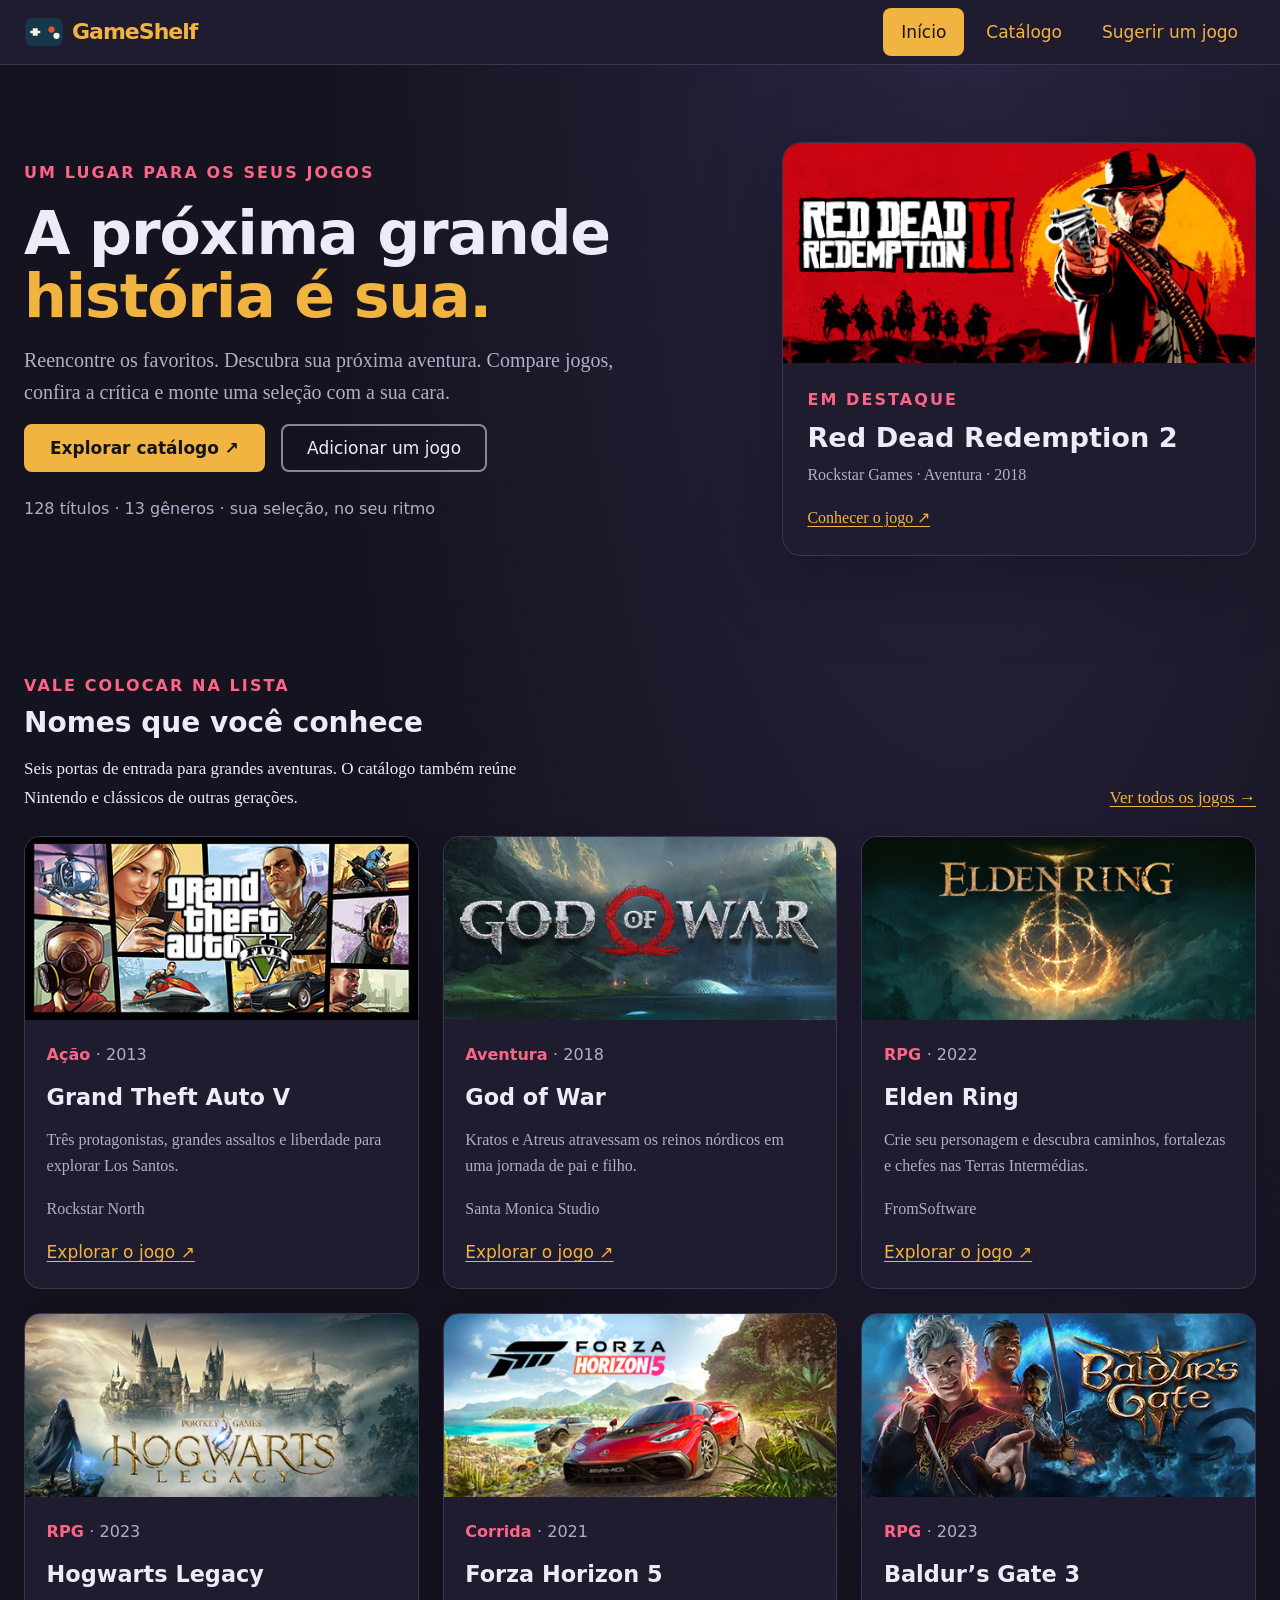
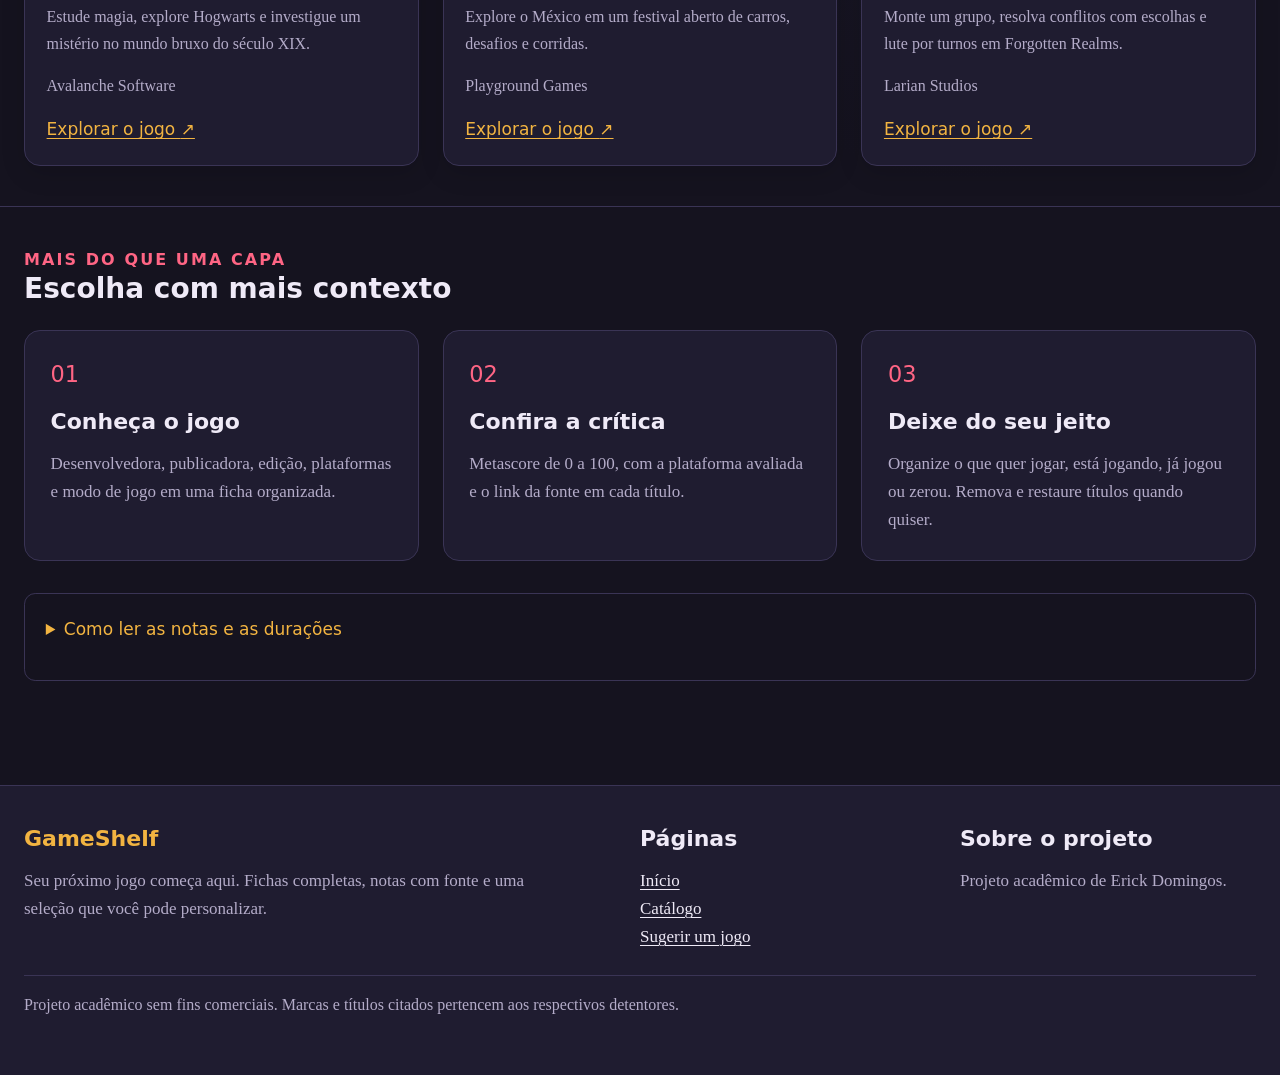
==== commit 1884c41e: "Update Index.HTML" ====
--- a/Index.HTML
+++ b/Index.HTML
@@ -11,7 +11,6 @@
     <link rel="icon" href="img/logo.svg" type="image/svg+xml" />
     <link rel="stylesheet" href="css/estilo.css" />
   </head>
-
   <body>
     <a class="pular-link" href="#conteudo">Pular para o conteúdo</a>
 
@@ -21,20 +20,13 @@
           <img src="img/logo.svg" alt="" width="40" height="40" />
           <span class="marca__nome">GameShelf</span>
         </a>
-
         <nav aria-label="Navegação principal">
           <ul class="menu">
             <li>
-              <a class="menu__link" href="index.html" aria-current="page">
-                Início
-              </a>
+              <a class="menu__link" href="index.html" aria-current="page">Início</a>
             </li>
-            <li>
-              <a class="menu__link" href="catalogo.html">Catálogo</a>
-            </li>
-            <li>
-              <a class="menu__link" href="sugestoes.html">Sugerir um jogo</a>
-            </li>
+            <li><a class="menu__link" href="catalogo.html">Catálogo</a></li>
+            <li><a class="menu__link" href="sugestoes.html">Sugerir um jogo</a></li>
           </ul>
         </nav>
       </div>
@@ -42,55 +34,23 @@
 
     <main tabindex="-1" id="conteudo">
       <section class="envolucro destaque" aria-labelledby="titulo-principal">
-        <div class="destaque__texto">
-          <p class="sobretitulo">UM LUGAR PARA OS SEUS JOGOS</p>
-
-          <h1 id="titulo-principal">
-            A próxima grande<br />
-            <span class="texto-destaque">história é sua.</span>
-          </h1>
-
-          <p>
-            Reencontre os favoritos. Descubra sua próxima aventura. Compare
-            jogos, confira a crítica e monte uma seleção com a sua cara.
-          </p>
-
-          <div class="destaque__acoes">
-            <a class="botao" href="catalogo.html">
-              Explorar catálogo <span aria-hidden="true">↗</span>
-            </a>
-            <a class="botao botao--secundario" href="catalogo.html#adicionar">
-              Adicionar um jogo
-            </a>
-          </div>
-
-          <p class="destaque__rodape">
-            128 títulos · 13 gêneros · sua seleção, no seu ritmo
-          </p>
+        <div class="destaque__texto"><p class="sobretitulo">UM LUGAR PARA OS SEUS JOGOS</p>
+          <h1 id="titulo-principal">A próxima grande<br /><span class="texto-destaque">história é sua.</span></h1>
+          <p>Reencontre os favoritos. Descubra sua próxima aventura. Compare jogos, confira a crítica e monte uma seleção com a sua cara.</p>
+          <div class="destaque__acoes"><a class="botao" href="catalogo.html">Explorar catálogo <span aria-hidden="true">↗</span></a><a class="botao botao--secundario" href="catalogo.html#adicionar">Adicionar um jogo</a></div>
+          <p class="destaque__rodape">128 títulos · 13 gêneros · sua seleção, no seu ritmo</p>
         </div>
-
-        <figure class="destaque__figura">
-          <img
-            src="img/capas/red-dead-redemption-2.jpg"
-            alt="Arte promocional de Red Dead Redemption 2, com Arthur Morgan em destaque"
-            width="460"
-            height="215"
-            fetchpriority="high"
-          />
-          <figcaption>
-            <span class="sobretitulo">EM DESTAQUE</span>
-            <strong>Red Dead Redemption 2</strong>
-            <span>Rockstar Games · Aventura · 2018</span>
-            <a href="catalogo.html#base-red-dead-redemption-2">
-              Conhecer o jogo <span aria-hidden="true">↗</span>
-            </a>
-          </figcaption>
+        <figure class="destaque__figura"><img src="img/capas/red-dead-redemption-2.jpg" alt="Arte promocional de Red Dead Redemption 2, com Arthur Morgan em destaque" width="460" height="215" fetchpriority="high" />
+          <figcaption><span class="sobretitulo">EM DESTAQUE</span><strong>Red Dead Redemption 2</strong><span>Rockstar Games · Aventura · 2018</span><a href="catalogo.html#base-red-dead-redemption-2">Conhecer o jogo <span aria-hidden="true">↗</span></a></figcaption>
         </figure>
       </section>
-
-      <!-- PRÓXIMO BLOCO: cartões de jogos em destaque -->
-
-      <!-- BLOCO FINAL: recursos do catálogo e critérios dos dados -->
+      <section class="envolucro secao" aria-labelledby="titulo-destaques"><div class="secao__cabecalho secao__cabecalho--linha"><div><p class="sobretitulo">VALE COLOCAR NA LISTA</p><h2 id="titulo-destaques">Nomes que você conhece</h2><p>Seis portas de entrada para grandes aventuras. O catálogo também reúne Nintendo e clássicos de outras gerações.</p></div><a href="catalogo.html">Ver todos os jogos →</a></div>
+        <ul class="grade-jogos grade-destaques"><li data-destaque="base-gta-v"><article class="cartao"><img class="cartao__capa" src="img/capas/gta-v.jpg" alt="Arte promocional de Grand Theft Auto V" width="460" height="215" loading="lazy" decoding="async" /><div class="cartao__corpo"><p class="cartao__kicker">Ação <span>· 2013</span></p><h3 class="cartao__titulo">Grand Theft Auto V</h3><p class="cartao__resumo">Três protagonistas, grandes assaltos e liberdade para explorar Los Santos.</p><p class="cartao__meta">Rockstar North</p><a class="cartao__link" href="catalogo.html#base-gta-v">Explorar o jogo <span aria-hidden="true">↗</span></a></div></article></li><li data-destaque="base-god-of-war"><article class="cartao"><img class="cartao__capa" src="img/capas/god-of-war.jpg" alt="Arte promocional de God of War" width="460" height="215" loading="lazy" decoding="async" /><div class="cartao__corpo"><p class="cartao__kicker">Aventura <span>· 2018</span></p><h3 class="cartao__titulo">God of War</h3><p class="cartao__resumo">Kratos e Atreus atravessam os reinos nórdicos em uma jornada de pai e filho.</p><p class="cartao__meta">Santa Monica Studio</p><a class="cartao__link" href="catalogo.html#base-god-of-war">Explorar o jogo <span aria-hidden="true">↗</span></a></div></article></li><li data-destaque="base-elden-ring"><article class="cartao"><img class="cartao__capa" src="img/capas/elden-ring.jpg" alt="Arte promocional de Elden Ring" width="460" height="215" loading="lazy" decoding="async" /><div class="cartao__corpo"><p class="cartao__kicker">RPG <span>· 2022</span></p><h3 class="cartao__titulo">Elden Ring</h3><p class="cartao__resumo">Crie seu personagem e descubra caminhos, fortalezas e chefes nas Terras Intermédias.</p><p class="cartao__meta">FromSoftware</p><a class="cartao__link" href="catalogo.html#base-elden-ring">Explorar o jogo <span aria-hidden="true">↗</span></a></div></article></li><li data-destaque="base-hogwarts-legacy"><article class="cartao"><img class="cartao__capa" src="img/capas/hogwarts-legacy.jpg" alt="Arte promocional de Hogwarts Legacy" width="460" height="215" loading="lazy" decoding="async" /><div class="cartao__corpo"><p class="cartao__kicker">RPG <span>· 2023</span></p><h3 class="cartao__titulo">Hogwarts Legacy</h3><p class="cartao__resumo">Estude magia, explore Hogwarts e investigue um mistério no mundo bruxo do século XIX.</p><p class="cartao__meta">Avalanche Software</p><a class="cartao__link" href="catalogo.html#base-hogwarts-legacy">Explorar o jogo <span aria-hidden="true">↗</span></a></div></article></li><li data-destaque="base-forza-horizon-5"><article class="cartao"><img class="cartao__capa" src="img/capas/forza-horizon-5.jpg" alt="Arte promocional de Forza Horizon 5" width="460" height="215" loading="lazy" decoding="async" /><div class="cartao__corpo"><p class="cartao__kicker">Corrida <span>· 2021</span></p><h3 class="cartao__titulo">Forza Horizon 5</h3><p class="cartao__resumo">Explore o México em um festival aberto de carros, desafios e corridas.</p><p class="cartao__meta">Playground Games</p><a class="cartao__link" href="catalogo.html#base-forza-horizon-5">Explorar o jogo <span aria-hidden="true">↗</span></a></div></article></li><li data-destaque="base-baldurs-gate-3"><article class="cartao"><img class="cartao__capa" src="img/capas/baldurs-gate-3.jpg" alt="Arte promocional de Baldur’s Gate 3" width="460" height="215" loading="lazy" decoding="async" /><div class="cartao__corpo"><p class="cartao__kicker">RPG <span>· 2023</span></p><h3 class="cartao__titulo">Baldur’s Gate 3</h3><p class="cartao__resumo">Monte um grupo, resolva conflitos com escolhas e lute por turnos em Forgotten Realms.</p><p class="cartao__meta">Larian Studios</p><a class="cartao__link" href="catalogo.html#base-baldurs-gate-3">Explorar o jogo <span aria-hidden="true">↗</span></a></div></article></li></ul>
+      </section>
+      <section class="envolucro secao" aria-labelledby="titulo-acervo"><div class="secao__cabecalho"><p class="sobretitulo">MAIS DO QUE UMA CAPA</p><h2 id="titulo-acervo">Escolha com mais contexto</h2></div>
+        <div class="recursos"><article><span class="recurso-numero">01</span><h3>Conheça o jogo</h3><p>Desenvolvedora, publicadora, edição, plataformas e modo de jogo em uma ficha organizada.</p></article><article><span class="recurso-numero">02</span><h3>Confira a crítica</h3><p>Metascore de 0 a 100, com a plataforma avaliada e o link da fonte em cada título.</p></article><article><span class="recurso-numero">03</span><h3>Deixe do seu jeito</h3><p>Organize o que quer jogar, está jogando, já jogou ou zerou. Remova e restaure títulos quando quiser.</p></article></div>
+        <details class="sobre-dados"><summary>Como ler as notas e as durações</summary><p>Metascore é a nota agregada da crítica no Metacritic. As notas foram conferidas no Steam ou em fontes secundárias indicadas nas fichas, em 20–21/09/2026. Oito títulos estão com Metascore não confirmado. As notas variam por plataforma e edição; não são atualizadas automaticamente.</p><p>O percentual do Steam representa avaliações positivas de jogadores em inglês. Não é uma nota do Metacritic. Os tempos são faixas editoriais aproximadas de campanha, sem DLCs ou conclusão de 100%; não são médias do HowLongToBeat. Os filtros de duração usam o ponto médio da faixa.</p><p>As plataformas listadas são as principais versões selecionadas de cada jogo, sem incluir todas as opções de nuvem ou retrocompatibilidade. <a href="docs/FONTES.md">Consultar fontes e créditos</a>.</p></details>
+      </section>
     </main>
 
     <footer class="rodape">
@@ -99,11 +59,9 @@
           <div>
             <h2>GameShelf</h2>
             <p>
-              Seu próximo jogo começa aqui. Fichas completas, notas com fonte
-              e uma seleção que você pode personalizar.
+              Seu próximo jogo começa aqui. Fichas completas, notas com fonte e uma seleção que você pode personalizar.
             </p>
           </div>
-
           <nav aria-label="Navegação do rodapé">
             <h3>Páginas</h3>
             <ul class="rodape__lista">
@@ -112,15 +70,13 @@
               <li><a href="sugestoes.html">Sugerir um jogo</a></li>
             </ul>
           </nav>
-
           <div>
             <h3>Sobre o projeto</h3>
             <ul class="rodape__lista">
-              <li>Projeto 1 de SCOM de Erick Domingos.</li>
+              <li>Projeto acadêmico de Erick Domingos.</li>
             </ul>
           </div>
         </div>
-
         <p class="rodape__nota">
           Projeto acadêmico sem fins comerciais. Marcas e títulos citados
           pertencem aos respectivos detentores.
@@ -128,4 +84,4 @@
       </div>
     </footer>
   </body>
-</html>+</html>
